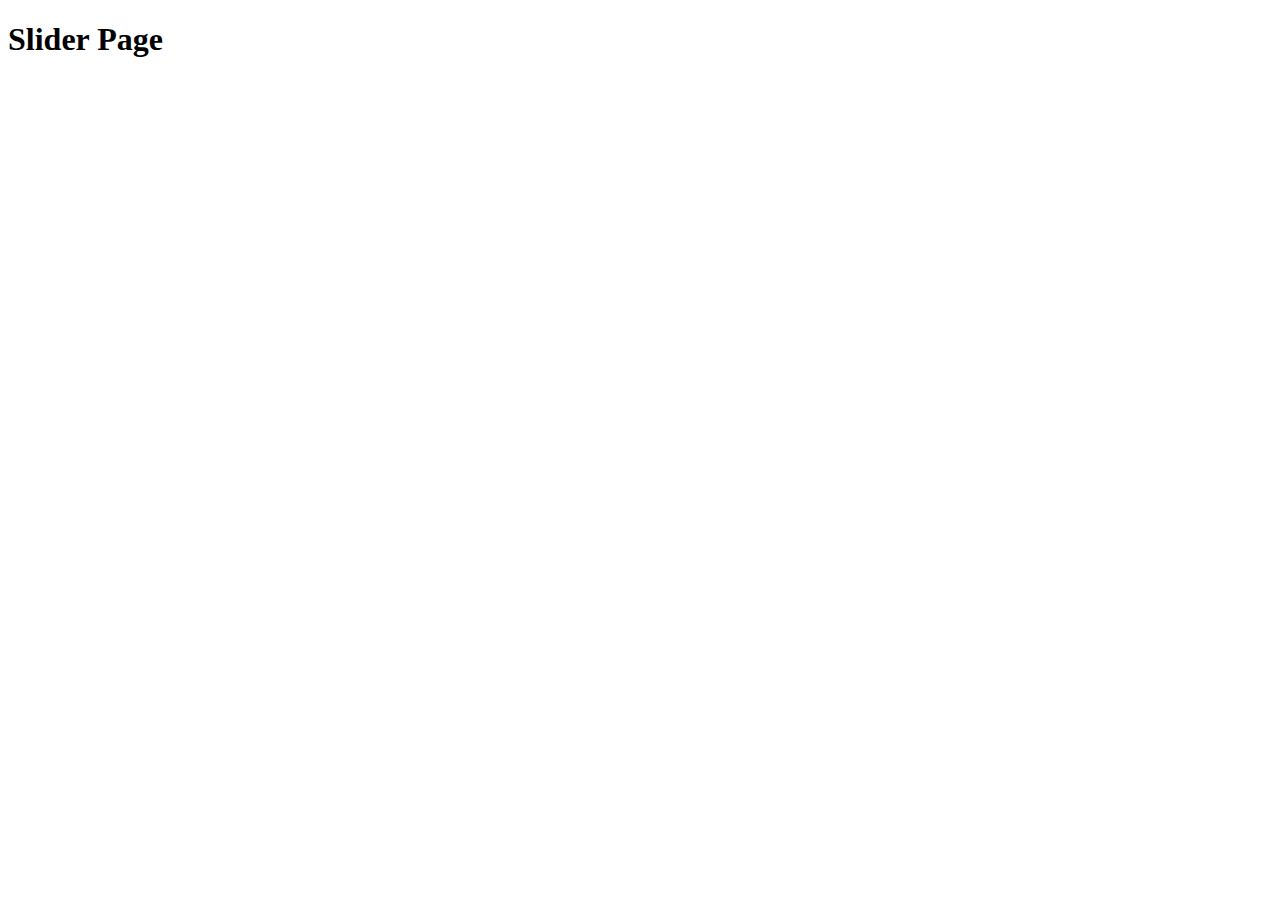
==== slider/index.html @ 465da392 "Slider Page created" ====
<!DOCTYPE html>
<html lang="en">
<head>
    <meta charset="UTF-8">
    <meta name="viewport" content="width=device-width, initial-scale=1.0">
    <title>Slider</title>
</head>
<body>
    <h1>Slider Page </h1>
</body>
</html>
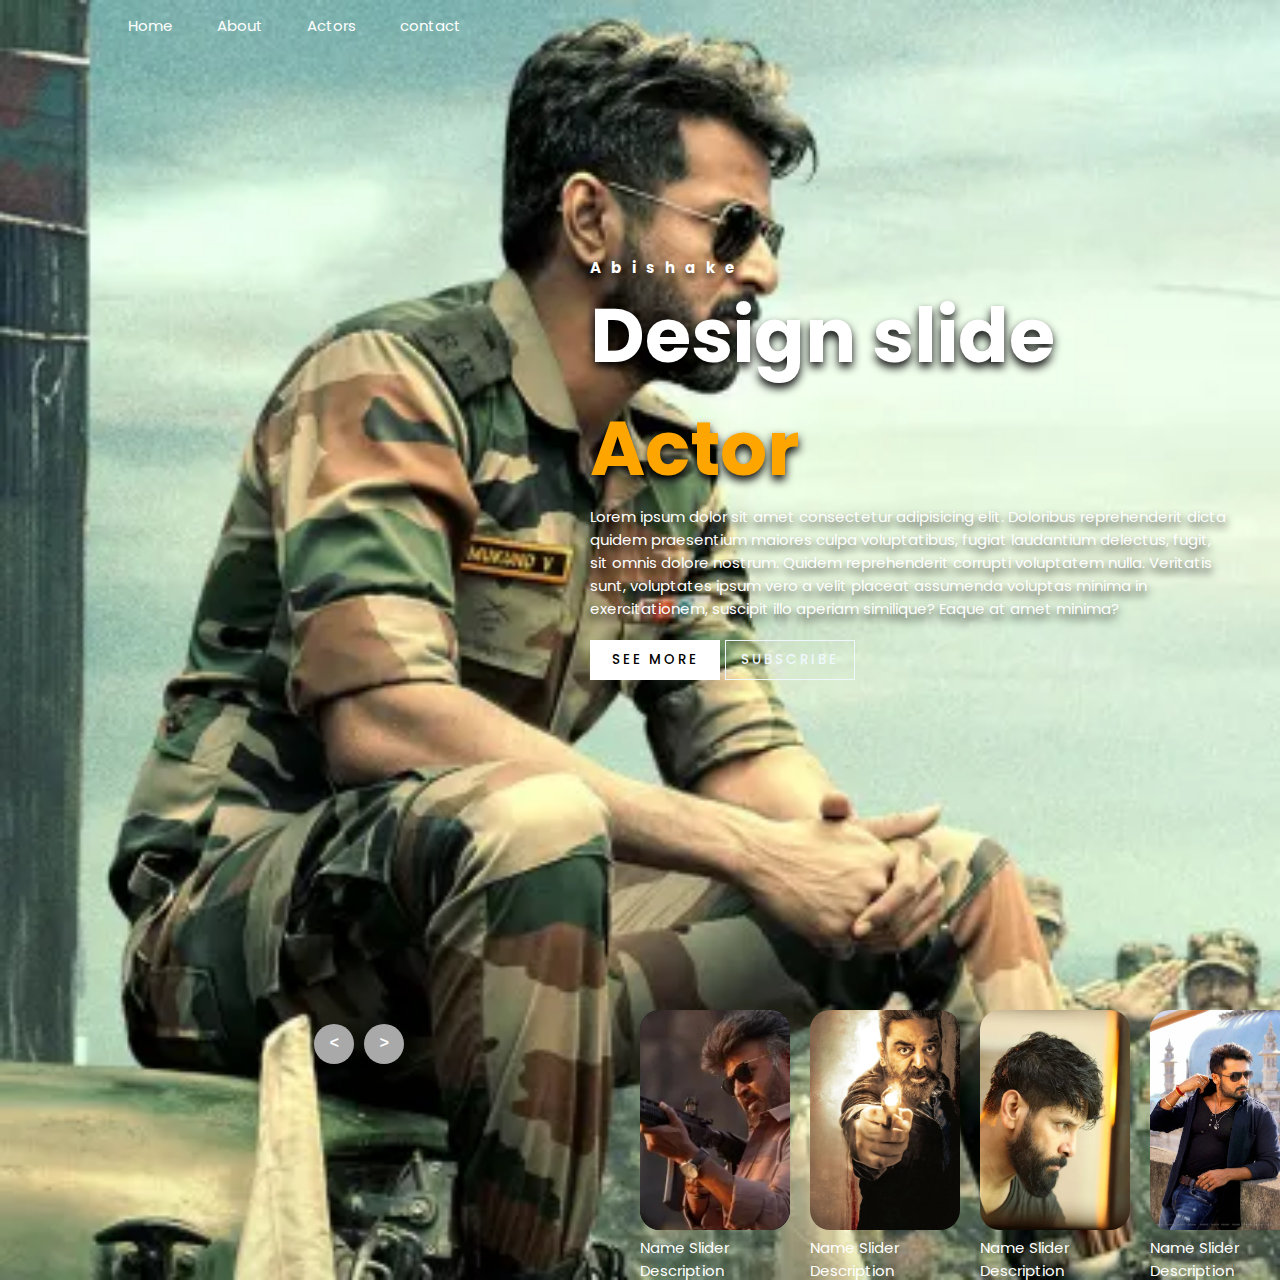
==== commit 1aa2c29c: "Images added and 50% work finish" ====
--- a/slider/index.html
+++ b/slider/index.html
@@ -3,9 +3,189 @@
 <head>
     <meta charset="UTF-8">
     <meta name="viewport" content="width=device-width, initial-scale=1.0">
+    <link rel="stylesheet" href="style.css">
     <title>Slider</title>
 </head>
 <body>
-    <h1>Slider Page </h1>
+    <!--Header page-->
+    <header>
+        <nav>
+            <a href="#home">Home</a>
+            <a href="#about">About</a>
+            <a href="#actors">Actors</a>
+            <a href="#contact">contact</a>
+        </nav>
+    </header>
+     <!--slider image and class-->
+     <div class="carousel next">
+        <!--List Items-->
+        <div class="list">
+            <div class="items">
+                <img src="images/vijay.webp" alt="">
+                <div class="content">
+                    <div class="author">Abishake</div>
+                    <div class="title">Design slide</div>
+                    <div class="topic">Actor</div>
+                    <div class="des">Lorem ipsum dolor sit amet consectetur adipisicing elit. Doloribus reprehenderit dicta quidem praesentium maiores culpa voluptatibus, fugiat laudantium delectus, fugit, sit omnis dolore nostrum. Quidem reprehenderit corrupti voluptatem nulla. Veritatis sunt, voluptates ipsum vero a velit placeat assumenda voluptas minima in exercitationem, suscipit illo aperiam similique? Eaque at amet minima?
+
+                    </div>
+                    <div class="button">
+                        <button>SEE MORE</button>
+                        <button>SUBSCRIBE</button>
+                    </div>
+                </div>
+            </div>
+            <div class="items">
+            <img src="images/rajini.webp" alt="">
+            <div class="content">
+                <div class="author">Abishake</div>
+                <div class="title">Design slide</div>
+                <div class="topic">Actor</div>
+                <div class="des">Lorem ipsum dolor sit amet consectetur adipisicing elit. Doloribus reprehenderit dicta quidem praesentium maiores culpa voluptatibus, fugiat laudantium delectus, fugit, sit omnis dolore nostrum. Quidem reprehenderit corrupti voluptatem nulla. Veritatis sunt, voluptates ipsum vero a velit placeat assumenda voluptas minima in exercitationem, suscipit illo aperiam similique? Eaque at amet minima?
+
+                </div>
+                <div class="button">
+                    <button>SEE MORE</button>
+                    <button>SUBSCRIBE</button>
+                </div>
+            </div>
+            </div>
+            <div class="items">
+            <img src="images/kamal.webp" alt="">
+            <div class="content">
+                <div class="author">Abishake</div>
+                <div class="title">Design slide</div>
+                <div class="topic">Actor</div>
+                <div class="des">Lorem ipsum dolor sit amet consectetur adipisicing elit. Doloribus reprehenderit dicta quidem praesentium maiores culpa voluptatibus, fugiat laudantium delectus, fugit, sit omnis dolore nostrum. Quidem reprehenderit corrupti voluptatem nulla. Veritatis sunt, voluptates ipsum vero a velit placeat assumenda voluptas minima in exercitationem, suscipit illo aperiam similique? Eaque at amet minima?
+
+                </div>
+                <div class="button">
+                    <button>SEE MORE</button>
+                    <button>SUBSCRIBE</button>
+                </div>
+            </div>
+            </div>
+            <div class="items">
+            <img src="images/vikram.webp" alt="">
+            <div class="content">
+                <div class="author">Abishake</div>
+                <div class="title">Design slide</div>
+                <div class="topic">Actor</div>
+                <div class="des">Lorem ipsum dolor sit amet consectetur adipisicing elit. Doloribus reprehenderit dicta quidem praesentium maiores culpa voluptatibus, fugiat laudantium delectus, fugit, sit omnis dolore nostrum. Quidem reprehenderit corrupti voluptatem nulla. Veritatis sunt, voluptates ipsum vero a velit placeat assumenda voluptas minima in exercitationem, suscipit illo aperiam similique? Eaque at amet minima?
+
+                </div>
+                <div class="button">
+                    <button>SEE MORE</button>
+                    <button>SUBSCRIBE</button>
+                </div>
+            </div>
+            </div>
+            <div class="items">
+                <img src="images/surya.webp" alt="">
+                <div class="content">
+                    <div class="author">Abishake</div>
+                    <div class="title">Design slide</div>
+                    <div class="topic">Actor</div>
+                    <div class="des">Lorem ipsum dolor sit amet consectetur adipisicing elit. Doloribus reprehenderit dicta quidem praesentium maiores culpa voluptatibus, fugiat laudantium delectus, fugit, sit omnis dolore nostrum. Quidem reprehenderit corrupti voluptatem nulla. Veritatis sunt, voluptates ipsum vero a velit placeat assumenda voluptas minima in exercitationem, suscipit illo aperiam similique? Eaque at amet minima?
+
+                    </div>
+                    <div class="button">
+                        <button>SEE MORE</button>
+                        <button>SUBSCRIBE</button>
+                    </div>
+                </div>
+            </div>
+            <div class="items">
+                <img src="images/sivakarthikeyan.webp" alt="">
+                <div class="content">
+                    <div class="author">Abishake</div>
+                    <div class="title">Design slide</div>
+                    <div class="topic">Actor</div>
+                    <div class="des">Lorem ipsum dolor sit amet consectetur adipisicing elit. Doloribus reprehenderit dicta quidem praesentium maiores culpa voluptatibus, fugiat laudantium delectus, fugit, sit omnis dolore nostrum. Quidem reprehenderit corrupti voluptatem nulla. Veritatis sunt, voluptates ipsum vero a velit placeat assumenda voluptas minima in exercitationem, suscipit illo aperiam similique? Eaque at amet minima?
+
+                    </div>
+                    <div class="button">
+                        <button>SEE MORE</button>
+                        <button>SUBSCRIBE</button>
+                    </div>
+                </div>
+            </div>
+     </div>
+     <!--Thumbnail-->
+     <div class="thumbnail">
+        <div class="items">
+            <img src="images/rajini.webp" alt="">
+            <div class="contnt">
+                <div class="title">
+                    Name Slider
+                </div>
+                <div class="des">
+                    Description
+                </div>
+            </div>
+        </div>
+        <div class="items">
+            <img src="images/kamal.webp" alt="">
+            <div class="contnt">
+                <div class="title">
+                    Name Slider
+                </div>
+                <div class="des">
+                    Description
+                </div>
+            </div>
+        </div>
+        <div class="items">
+            <img src="images/vikram.webp" alt="">
+            <div class="contnt">
+                <div class="title">
+                    Name Slider
+                </div>
+                <div class="des">
+                    Description
+                </div>
+            </div>
+        </div>
+        <div class="items">
+            <img src="images/surya.webp" alt="">
+            <div class="contnt">
+                <div class="title">
+                    Name Slider
+                </div>
+                <div class="des">
+                    Description
+                </div>
+            </div>
+        </div>
+        <div class="items">
+            <img src="images/sivakarthikeyan.webp" alt="">
+            <div class="contnt">
+                <div class="title">
+                    Name Slider
+                </div>
+                <div class="des">
+                    Description
+                </div>
+            </div>
+        </div>
+        <div class="items">
+            <img src="images/vijay.webp" alt="">
+            <div class="contnt">
+                <div class="title">
+                    Name Slider
+                </div>
+                <div class="des">
+                    Description
+                </div>
+            </div>
+        </div>
+     </div>
+     <!--Arrows-->
+     <div class="arrows">
+        <button id="prev"><</button>
+        <button id="next">></button>
+     </div>
+    </div>
+    <script src="app.js"></script>
 </body>
 </html>--- a/slider/style.css
+++ b/slider/style.css
@@ -0,0 +1,201 @@
+
+@import url('https://fonts.googleapis.com/css2?family=Poppins:ital,wght@0,100;0,200;0,300;0,400;0,500;0,600;0,700;0,800;0,900;1,100;1,200;1,300;1,400;1,500;1,600;1,700;1,800;1,900&display=swap');
+body{
+    font-family: Poppins;
+    background-color: black;
+    color: white;
+    margin: 0;
+    font-size: 15px;
+}
+a{
+    text-decoration: none;/*anchor tag denots underline in the text..>text-decoration: none ; remove the underline */
+    color: white;
+
+}
+header{
+    width: 1140px;
+    max-width: 80%;
+    margin: auto;
+    height: 50px;
+    display: flex;
+    align-items: center;
+    position: relative;
+    z-index: 100;
+}
+header a{
+    margin-right: 40px;
+}
+/*Carousel*/
+.carousel{
+    width: 100vw;
+    height: 100vw;
+    overflow: hidden;
+    margin-top: -50px;
+    position: relative;
+}
+.carousel .list .items{
+    position: absolute;
+    inset: 0 0 0 0;
+}
+.carousel .list .items img{
+    width: 100%; 
+    height: 100%;
+    object-fit: cover;
+}
+.carousel .list .items .content{
+    position: absolute;
+    top: 20%;
+    width: 1140px;
+    max-width: 80%;
+    left: 50%;
+    transform: translateX(-50px);
+    padding-right: 30%;
+    box-sizing: border-box;
+    color: white;
+    text-shadow: 0 5px 10px black;
+
+}
+.carousel .list .items .content .author{
+    font-weight: bold;
+    letter-spacing: 10px;
+}
+.carousel .list .items .content .title,
+.carousel .list .items .content .topic{
+    font-weight: bold;
+    font-size: 5em;
+    list-style: 1.3em;
+
+}
+.carousel .list .items .content .topic{
+    color: orange;
+}
+.carousel .list .items .content .button{
+    display: grid;
+    grid-template-columns: repeat(2,130px);
+    grid-template-rows: 40px;
+    gap: 5px;
+    margin-top: 20px;
+}
+.carousel .list .items .content button{
+    border: none;
+    background-color: white;
+    letter-spacing: 3px;
+    font-family: Poppins;
+    font-weight: 500;
+}
+.carousel .list .items .content button:nth-child(2){
+    background-color: transparent;
+    color: aliceblue;
+    border: 1px solid aliceblue;
+}
+/*Thumbnail*/
+.thumbnail{
+    position: absolute;
+    bottom: 50px;
+    left: 50%;
+    width: max-content;
+    z-index: 100;
+    display: flex;
+    gap: 20px;
+}
+.thumbnail .items{
+    width: 150px;
+    height: 220px;
+    flex-shrink: 0;
+    position: relative;
+
+}
+.thumbnail .items img{
+    width: 100%;
+    height: 100%;
+    object-fit: cover;
+    border-radius: 20px;
+}
+.thumbnail .items .content{
+    position: absolute;
+    bottom: 10px;
+    left: 10px;
+    right: 10px;
+}
+.thumbnail .items .content .title{
+    font-weight: bold;
+}
+/*Arrows*/
+.arrows{
+    position: absolute;
+    top: 80%;
+    right: 52%;
+    width: 300px;
+    max-width: 30%;
+    display: flex;
+    gap: 10px;
+    align-items: center;
+}
+.arrows button{
+    width: 40px;
+    height: 40px;
+    border-radius: 50%;
+    background-color: darkgrey;
+    border: none;
+    font-family: monospace;
+    color: white;
+    font-weight: bold;
+    font-size: large;
+    transition: .5s;
+    z-index: 100;
+}
+.arrows button:hover{
+    background-color: white;
+    color: darkgrey;
+}
+.carousel .list .items:nth-child(1){
+    z-index: 1;
+}
+.carousel .list .items:nth-child(1) .author,
+.carousel .list .items:nth-child(1) .title,
+.carousel .list .items:nth-child(1) .topic,
+.carousel .list .items:nth-child(1) .des,
+.carousel .list .items:nth-child(1) .button{
+    transform: translateY(50px);
+    filter: blur(20px);
+    opacity: 0;
+    animation: showContent 0.5s 1s linear 1 forwards;
+}
+@keyframes showContent{
+    to{
+        opacity: 1;
+        filter: blur(0);
+        transform: translateY(0);
+    }
+}
+.carousel .list .items:nth-child(1) .title{
+    animation-delay: 1.2s;
+}
+.carousel .list .items:nth-child(1) .topic{
+    animation-delay: 1.4s;
+}
+.carousel .list .items:nth-child(1) .des{
+    animation-delay: 1.6s;
+}
+.carousel .list .items:nth-child(1) .button{
+    animation-delay: 1.8s;
+}
+/* Effect next click */
+.carousel.next .list .items:nth-child(1) img{
+    width: 150px;
+    height: 220px;
+    position: absolute;
+    left: 50%;
+    bottom: 50px;
+    border-radius: 20px;
+    animation: showImage 0.5s linear 1 forwards;
+}
+@keyframes showImage{
+    to{
+        width: 100%;
+        height: 100%;
+        left: 0;
+        bottom: 0;
+        border-radius: 0;
+    }
+}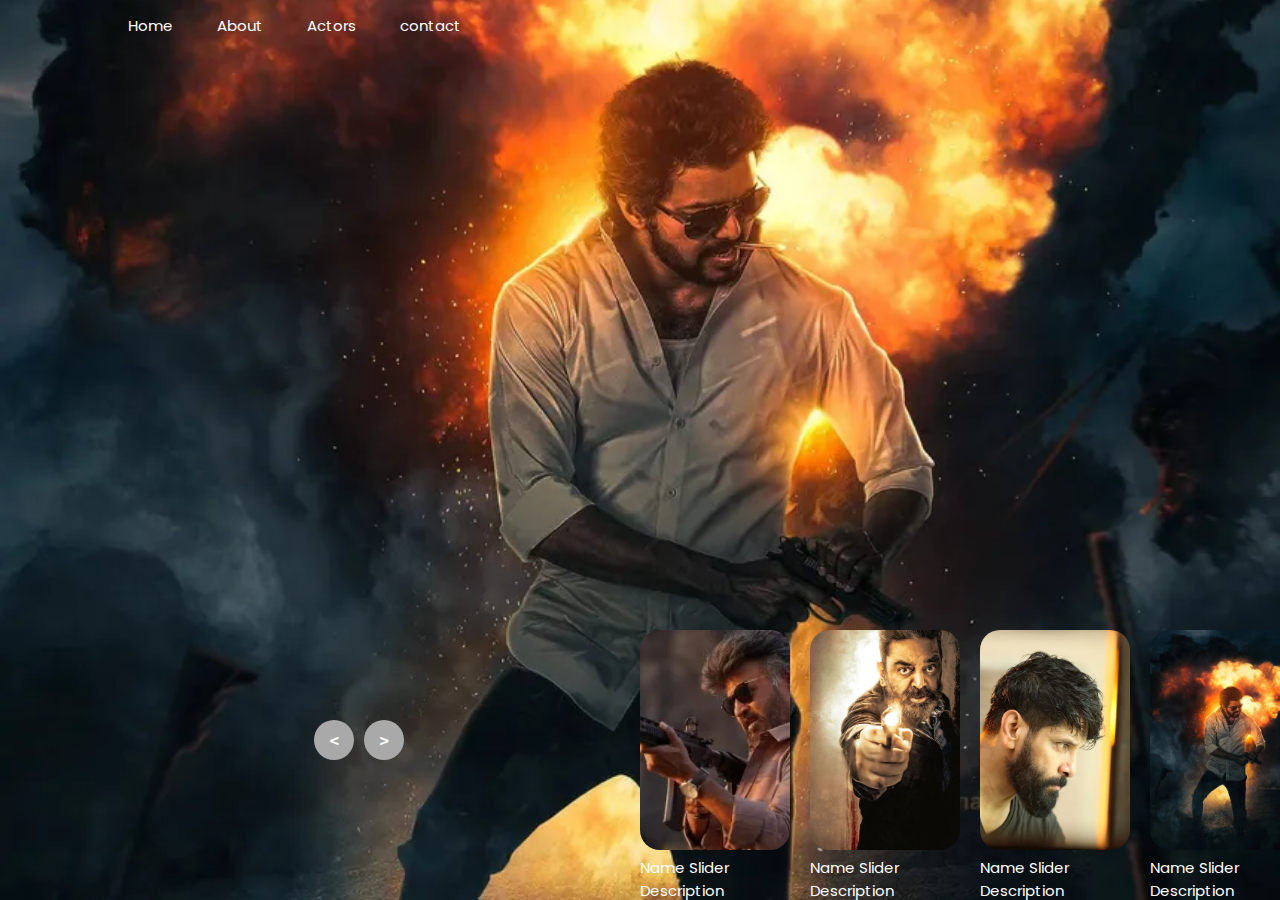
==== commit c9c88f01: "Work Progress" ====
--- a/slider/index.html
+++ b/slider/index.html
@@ -17,7 +17,7 @@
         </nav>
     </header>
      <!--slider image and class-->
-     <div class="carousel next">
+     <div class="carousel">
         <!--List Items-->
         <div class="list">
             <div class="items">
@@ -79,37 +79,7 @@
                     <button>SUBSCRIBE</button>
                 </div>
             </div>
-            </div>
-            <div class="items">
-                <img src="images/surya.webp" alt="">
-                <div class="content">
-                    <div class="author">Abishake</div>
-                    <div class="title">Design slide</div>
-                    <div class="topic">Actor</div>
-                    <div class="des">Lorem ipsum dolor sit amet consectetur adipisicing elit. Doloribus reprehenderit dicta quidem praesentium maiores culpa voluptatibus, fugiat laudantium delectus, fugit, sit omnis dolore nostrum. Quidem reprehenderit corrupti voluptatem nulla. Veritatis sunt, voluptates ipsum vero a velit placeat assumenda voluptas minima in exercitationem, suscipit illo aperiam similique? Eaque at amet minima?
-
-                    </div>
-                    <div class="button">
-                        <button>SEE MORE</button>
-                        <button>SUBSCRIBE</button>
-                    </div>
-                </div>
-            </div>
-            <div class="items">
-                <img src="images/sivakarthikeyan.webp" alt="">
-                <div class="content">
-                    <div class="author">Abishake</div>
-                    <div class="title">Design slide</div>
-                    <div class="topic">Actor</div>
-                    <div class="des">Lorem ipsum dolor sit amet consectetur adipisicing elit. Doloribus reprehenderit dicta quidem praesentium maiores culpa voluptatibus, fugiat laudantium delectus, fugit, sit omnis dolore nostrum. Quidem reprehenderit corrupti voluptatem nulla. Veritatis sunt, voluptates ipsum vero a velit placeat assumenda voluptas minima in exercitationem, suscipit illo aperiam similique? Eaque at amet minima?
-
-                    </div>
-                    <div class="button">
-                        <button>SEE MORE</button>
-                        <button>SUBSCRIBE</button>
-                    </div>
-                </div>
-            </div>
+            </div>      
      </div>
      <!--Thumbnail-->
      <div class="thumbnail">
@@ -147,28 +117,6 @@
             </div>
         </div>
         <div class="items">
-            <img src="images/surya.webp" alt="">
-            <div class="contnt">
-                <div class="title">
-                    Name Slider
-                </div>
-                <div class="des">
-                    Description
-                </div>
-            </div>
-        </div>
-        <div class="items">
-            <img src="images/sivakarthikeyan.webp" alt="">
-            <div class="contnt">
-                <div class="title">
-                    Name Slider
-                </div>
-                <div class="des">
-                    Description
-                </div>
-            </div>
-        </div>
-        <div class="items">
             <img src="images/vijay.webp" alt="">
             <div class="contnt">
                 <div class="title">
@@ -185,6 +133,7 @@
         <button id="prev"><</button>
         <button id="next">></button>
      </div>
+     <div class="time"></div>
     </div>
     <script src="app.js"></script>
 </body>
--- a/slider/style.css
+++ b/slider/style.css
@@ -28,7 +28,7 @@
 /*Carousel*/
 .carousel{
     width: 100vw;
-    height: 100vw;
+    height: 100vh;
     overflow: hidden;
     margin-top: -50px;
     position: relative;
@@ -48,7 +48,7 @@
     width: 1140px;
     max-width: 80%;
     left: 50%;
-    transform: translateX(-50px);
+    transform: translateX(-50%);
     padding-right: 30%;
     box-sizing: border-box;
     color: white;
@@ -198,4 +198,95 @@
         bottom: 0;
         border-radius: 0;
     }
+}
+.carousel.next .thumbnail .items:nth-child(1){
+    width: 0;
+    overflow: hidden;
+    animation: showThumbnail .5s linear 1 forwards;
+}
+@keyframes showThumbnail{
+    to{
+        width: 150px;
+    }
+}
+.carousel.next .thumbnail{
+    transform: translateX(150px);
+    animation: transformThumbnail .5s linear 1 forwards;
+}
+@keyframes transformThumbnail{
+    to{
+        transform: translateX(0);
+    }
+}
+/*Effect prev click */
+.carousel.prev .list .items:nth-child(2){
+    z-index: 2;
+}
+.carousel.prev .list .items:nth-child(2) img{
+    position: absolute;
+    bottom: 0;
+    left: 0;
+    animation: outImage 0.5s linear 1 forwards;
+}
+@keyframes outImage{
+    to{
+        width: 150px;
+        height: 220px;
+        border-radius: 20px;
+        left: 50%;
+        bottom: 50px;
+    }
+}
+.carousel.prev .thumbnail .items:nth-child(1){
+    width: 0;
+    overflow: hidden;
+    opacity: 0;
+    animation: showThumbnail 0.5s linear 1 forwards;
+}
+.carousel.prev .list .items:nth-child(2) .author,
+.carousel.prev .list .items:nth-child(2) .title,
+.carousel.prev .list .items:nth-child(2) .topic,
+.carousel.prev .list .items:nth-child(2) .des,
+.carousel.prev .list .items:nth-child(2) .button{
+    animation: contentOut 1.5s linear 1 forwards;
+}
+@keyframes contentOut{
+    to{
+        transform: translateY(-150px);
+        filter: blur(20px);
+        opacity: 0;
+    }
+}
+.carousel.next .arrows button,
+.carousel.prev .arrows button{
+    pointer-events: none;
+
+}
+/*Time*/
+.time{
+    width: 0%;
+    height: 5px;
+    background-color: orange;
+    position: absolute;
+    z-index: 100;
+    top: 0;
+    left: 0;
+}
+.carousel.next .time,
+.carousel.prev .time{
+    width: 100%;
+    animation: timeRunning 2s linear 1 forwards;
+}
+@keyframes timeRunning{
+    to{
+        width: 0;
+    }
+}
+@media screen and (max-width: 678px) {
+    .carousel .list .items .content{
+        padding-right: 0;
+    }
+    .carousel .list .items .content .title{
+        font-size: 30px ;
+    }
 }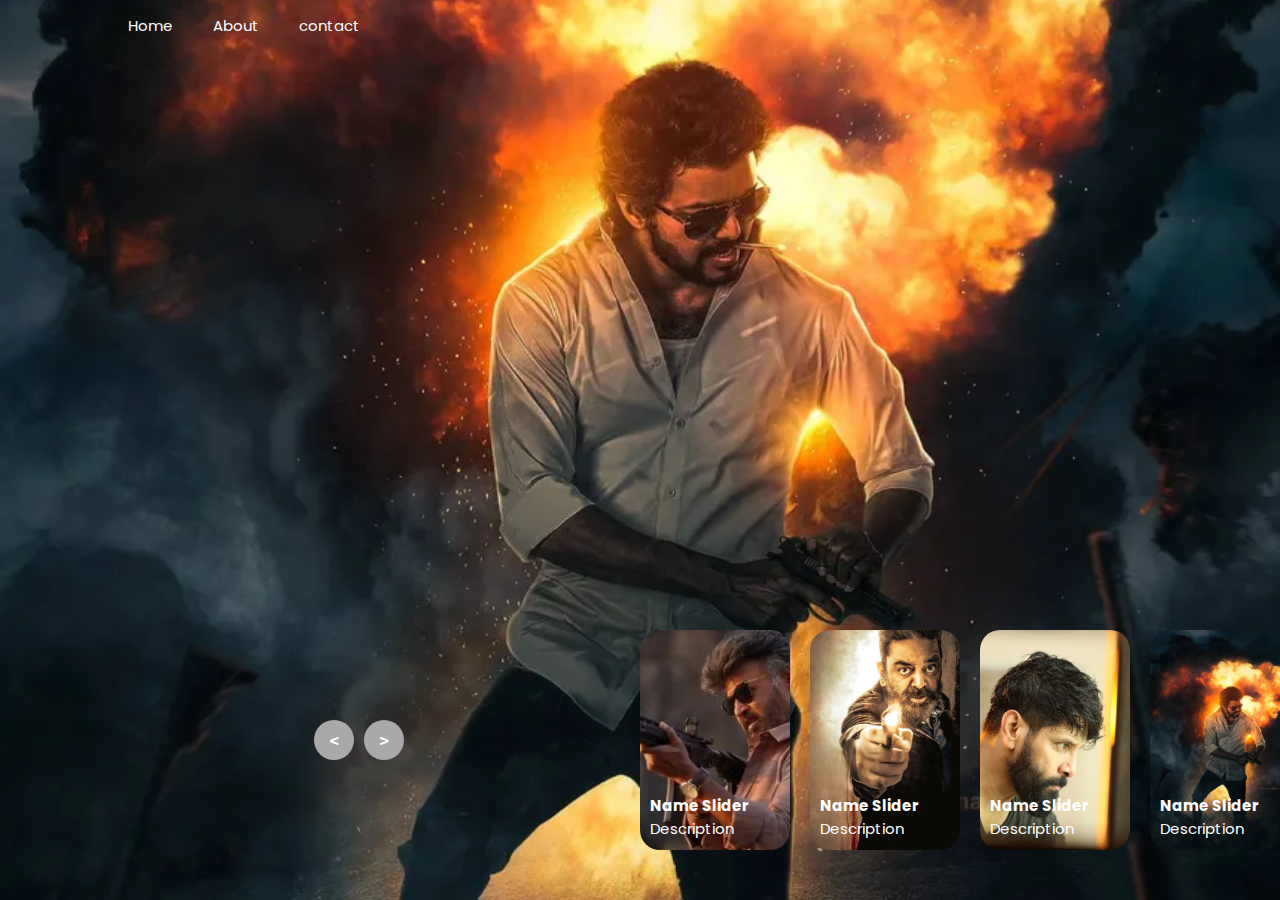
==== commit 5706a69b: "Its Work Properly" ====
--- a/slider/index.html
+++ b/slider/index.html
@@ -12,7 +12,7 @@
         <nav>
             <a href="#home">Home</a>
             <a href="#about">About</a>
-            <a href="#actors">Actors</a>
+             
             <a href="#contact">contact</a>
         </nav>
     </header>
@@ -80,12 +80,12 @@
                 </div>
             </div>
             </div>      
-     </div>
+        </div>
      <!--Thumbnail-->
      <div class="thumbnail">
         <div class="items">
             <img src="images/rajini.webp" alt="">
-            <div class="contnt">
+            <div class="content">
                 <div class="title">
                     Name Slider
                 </div>
@@ -96,7 +96,7 @@
         </div>
         <div class="items">
             <img src="images/kamal.webp" alt="">
-            <div class="contnt">
+            <div class="content">
                 <div class="title">
                     Name Slider
                 </div>
@@ -107,7 +107,7 @@
         </div>
         <div class="items">
             <img src="images/vikram.webp" alt="">
-            <div class="contnt">
+            <div class="content">
                 <div class="title">
                     Name Slider
                 </div>
@@ -118,7 +118,7 @@
         </div>
         <div class="items">
             <img src="images/vijay.webp" alt="">
-            <div class="contnt">
+            <div class="content">
                 <div class="title">
                     Name Slider
                 </div>
--- a/slider/style.css
+++ b/slider/style.css
@@ -12,7 +12,7 @@
     color: white;
 
 }
-header{
+nav{
     width: 1140px;
     max-width: 80%;
     margin: auto;
@@ -22,7 +22,7 @@
     position: relative;
     z-index: 100;
 }
-header a{
+nav a{
     margin-right: 40px;
 }
 /*Carousel*/
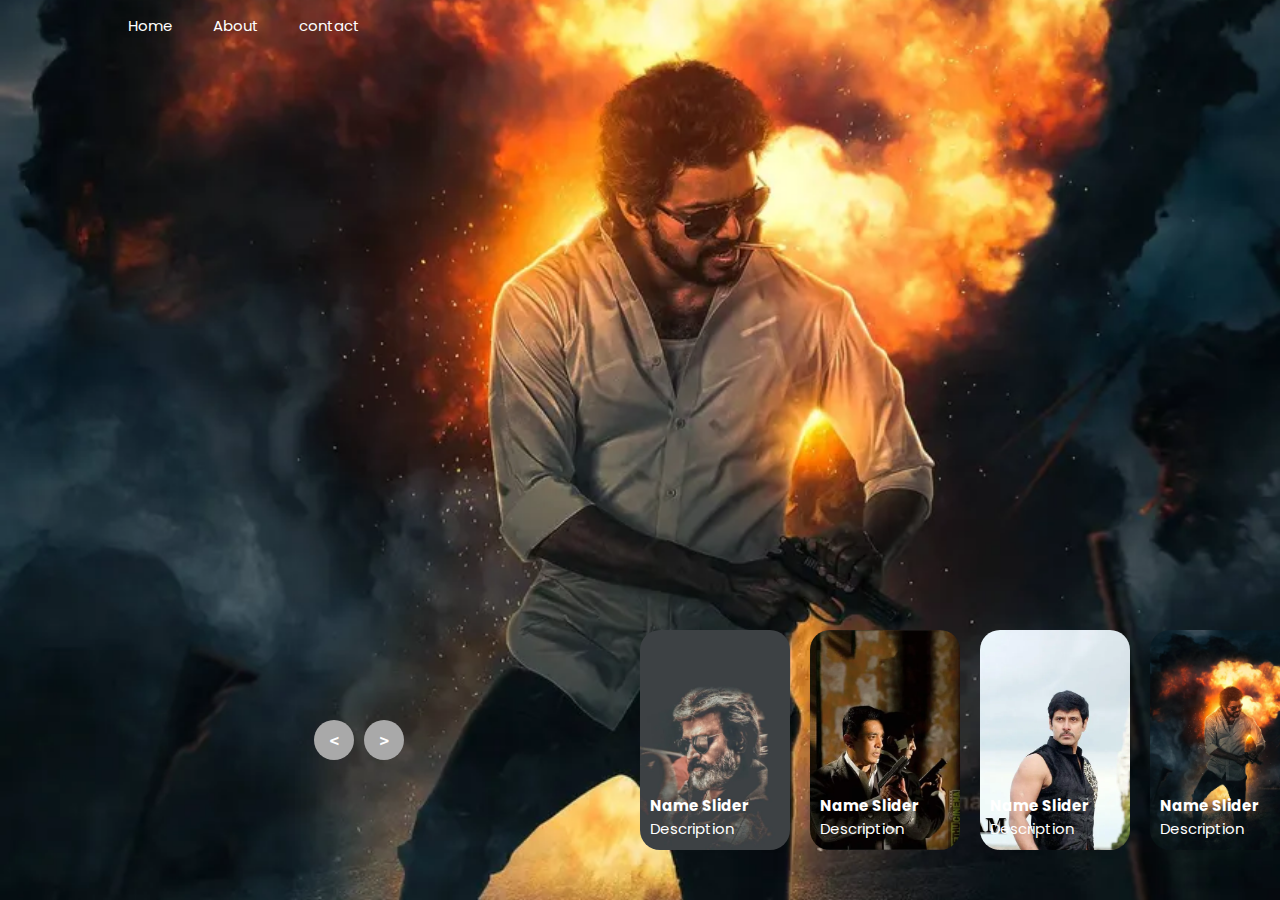
==== commit 34ec038d: "Images changed" ====
--- a/slider/index.html
+++ b/slider/index.html
@@ -36,7 +36,7 @@
                 </div>
             </div>
             <div class="items">
-            <img src="images/rajini.webp" alt="">
+            <img src="images/rajini.png" alt="">
             <div class="content">
                 <div class="author">Abishake</div>
                 <div class="title">Design slide</div>
@@ -51,7 +51,7 @@
             </div>
             </div>
             <div class="items">
-            <img src="images/kamal.webp" alt="">
+            <img src="images/image.png" alt="">
             <div class="content">
                 <div class="author">Abishake</div>
                 <div class="title">Design slide</div>
@@ -66,7 +66,7 @@
             </div>
             </div>
             <div class="items">
-            <img src="images/vikram.webp" alt="">
+            <img src="images/vikram.png" alt="">
             <div class="content">
                 <div class="author">Abishake</div>
                 <div class="title">Design slide</div>
@@ -79,12 +79,13 @@
                     <button>SUBSCRIBE</button>
                 </div>
             </div>
-            </div>      
+            </div>  
+                
         </div>
      <!--Thumbnail-->
      <div class="thumbnail">
         <div class="items">
-            <img src="images/rajini.webp" alt="">
+            <img src="images/rajini.png" alt="">
             <div class="content">
                 <div class="title">
                     Name Slider
@@ -95,7 +96,7 @@
             </div>
         </div>
         <div class="items">
-            <img src="images/kamal.webp" alt="">
+            <img src="images/image.png" alt="">
             <div class="content">
                 <div class="title">
                     Name Slider
@@ -106,7 +107,7 @@
             </div>
         </div>
         <div class="items">
-            <img src="images/vikram.webp" alt="">
+            <img src="images/vikram.png" alt="">
             <div class="content">
                 <div class="title">
                     Name Slider
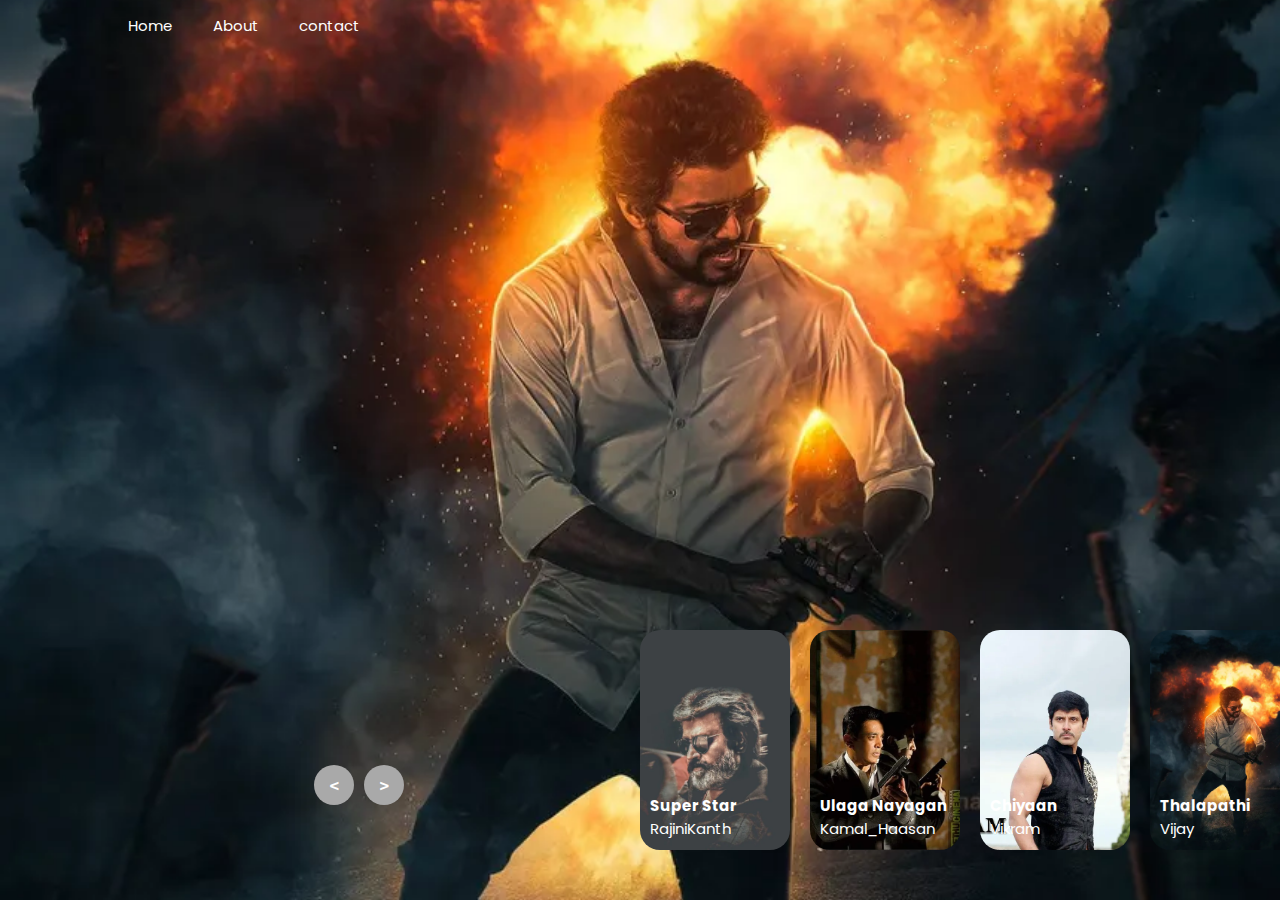
==== commit e0e9a220: "Slider Page Works" ====
--- a/slider/index.html
+++ b/slider/index.html
@@ -23,14 +23,14 @@
             <div class="items">
                 <img src="images/vijay.webp" alt="">
                 <div class="content">
-                    <div class="author">Abishake</div>
-                    <div class="title">Design slide</div>
-                    <div class="topic">Actor</div>
-                    <div class="des">Lorem ipsum dolor sit amet consectetur adipisicing elit. Doloribus reprehenderit dicta quidem praesentium maiores culpa voluptatibus, fugiat laudantium delectus, fugit, sit omnis dolore nostrum. Quidem reprehenderit corrupti voluptatem nulla. Veritatis sunt, voluptates ipsum vero a velit placeat assumenda voluptas minima in exercitationem, suscipit illo aperiam similique? Eaque at amet minima?
+                    <div class="author">Actor</div>
+                    <div class="title">Vijay</div>
+                    <div class="topic">About</div>
+                    <div class="des">Vijay is an Indian actor who works in Tamil cinema. He made his cinematic debut in 1984 with Vetri, directed by his father, Chandrasekhar. After appearing in Chandrasekhar's films as a child artist, Vijay made his debut as a lead actor with Naalaiya Theerpu (1992) at the age of 18. He followed it with a role opposite Vijayakanth in Senthoorapandi (1993). Vijay went on to play lead roles in his father's directorial ventures such as Rasigan (1994) and Deva (1995). Most of those films were successful commercially.
 
                     </div>
                     <div class="button">
-                        <button>SEE MORE</button>
+                        <button> <a href="https://en.wikipedia.org/wiki/Vijay_filmography">SEE MORE </a></button>
                         <button>SUBSCRIBE</button>
                     </div>
                 </div>
@@ -38,14 +38,14 @@
             <div class="items">
             <img src="images/rajini.png" alt="">
             <div class="content">
-                <div class="author">Abishake</div>
-                <div class="title">Design slide</div>
-                <div class="topic">Actor</div>
-                <div class="des">Lorem ipsum dolor sit amet consectetur adipisicing elit. Doloribus reprehenderit dicta quidem praesentium maiores culpa voluptatibus, fugiat laudantium delectus, fugit, sit omnis dolore nostrum. Quidem reprehenderit corrupti voluptatem nulla. Veritatis sunt, voluptates ipsum vero a velit placeat assumenda voluptas minima in exercitationem, suscipit illo aperiam similique? Eaque at amet minima?
+                <div class="author">Actor</div>
+                <div class="title">RajiniKanth</div>
+                <div class="topic">About</div>
+                <div class="des">Shivaji Rao Gaikwad (born 12 December 1950), known professionally as Rajinikanth is an Indian actor who works mainly in Tamil cinema. In a career spanning over five decades, he has done 170 films that includes films in Tamil, Hindi, Telugu, Kannada, Bengali, and Malayalam. He is widely regarded to be one of the most successful and popular actors in the history of Indian cinema. Known for his uniquely styled lines and idiosyncrasies in films, he has a huge fan base internationally and has a cult following. The Government of India honoured him with Padma Bhushan in 2000, Padma Vibhushan in 2016, India's third and second highest civilian honours, and highest award in the field of cinema Dadasaheb Phalke Award in 2019 for his contributions to Indian cinema.
 
                 </div>
                 <div class="button">
-                    <button>SEE MORE</button>
+                    <button> <a href="https://en.wikipedia.org/wiki/Rajinikanth">SEE MORE</a> </button>
                     <button>SUBSCRIBE</button>
                 </div>
             </div>
@@ -53,14 +53,13 @@
             <div class="items">
             <img src="images/image.png" alt="">
             <div class="content">
-                <div class="author">Abishake</div>
-                <div class="title">Design slide</div>
-                <div class="topic">Actor</div>
-                <div class="des">Lorem ipsum dolor sit amet consectetur adipisicing elit. Doloribus reprehenderit dicta quidem praesentium maiores culpa voluptatibus, fugiat laudantium delectus, fugit, sit omnis dolore nostrum. Quidem reprehenderit corrupti voluptatem nulla. Veritatis sunt, voluptates ipsum vero a velit placeat assumenda voluptas minima in exercitationem, suscipit illo aperiam similique? Eaque at amet minima?
-
+                <div class="author">Actor</div>
+                <div class="title">Kamal Haasan</div>
+                <div class="topic">About</div>
+                <div class="des">Kamal Haasan (born Parthasarathy Srinivasan on 7 November 1954) is an Indian actor, filmmaker, screenwriter, playback singer, television presenter, social activist and politician who works mainly in Tamil cinema. Besides Tamil, he has also appeared in some Malayalam, Hindi, Telugu, Kannada and Bengali films. Considered as one of the finest actors in Indian cinema, Haasan is also known for introducing many new film technologies and film making techniques to the Indian film industry. He has won numerous accolades, including Four National Film Awards, Nine Tamil Nadu State Film Awards, Four Nandi Awards, One Rashtrapati Award, Two Filmfare Awards and 17 Filmfare Awards South. He was awarded the Kalaimamani Award in 1984, the Padma Shri in 1990, the Padma Bhushan in 2014 and the Ordre des Arts et des Lettres (Chevalier) in 2016.
                 </div>
                 <div class="button">
-                    <button>SEE MORE</button>
+                    <button><a href="https://en.wikipedia.org/wiki/Kamal_Haasan">SEE MORE </a></button>
                     <button>SUBSCRIBE</button>
                 </div>
             </div>
@@ -68,14 +67,13 @@
             <div class="items">
             <img src="images/vikram.png" alt="">
             <div class="content">
-                <div class="author">Abishake</div>
-                <div class="title">Design slide</div>
-                <div class="topic">Actor</div>
-                <div class="des">Lorem ipsum dolor sit amet consectetur adipisicing elit. Doloribus reprehenderit dicta quidem praesentium maiores culpa voluptatibus, fugiat laudantium delectus, fugit, sit omnis dolore nostrum. Quidem reprehenderit corrupti voluptatem nulla. Veritatis sunt, voluptates ipsum vero a velit placeat assumenda voluptas minima in exercitationem, suscipit illo aperiam similique? Eaque at amet minima?
-
+                <div class="author">Actor</div>
+                <div class="title">Vikram</div>
+                <div class="topic">About</div>
+                <div class="des">Kennedy John Victor (born 17 April 1966), better known by his stage name Vikram, is an Indian actor who predominantly works in Tamil cinema. He is among the most decorated actors in Tamil cinema, with laurels including seven Filmfare Awards South, a National Film Award and a Tamil Nadu State Film Award. Amongst his other honours include the Kalaimamani Award from the Government of Tamil Nadu in 2004 and an honorary doctorate by the Popular University of Milan in May 2011. Vikram is the first Indian actor to receive the Doctorate in the history of the European Universities in acting. Based on the earnings of Indian celebrities, Vikram was included in the Forbes India Celebrity 100 list for 2016 and 2018.
                 </div>
                 <div class="button">
-                    <button>SEE MORE</button>
+                    <button><a href="https://en.wikipedia.org/wiki/Vikram_(actor)"> SEE MORE </a></button>
                     <button>SUBSCRIBE</button>
                 </div>
             </div>
@@ -88,10 +86,10 @@
             <img src="images/rajini.png" alt="">
             <div class="content">
                 <div class="title">
-                    Name Slider
+                    Super Star
                 </div>
                 <div class="des">
-                    Description
+                    RajiniKanth
                 </div>
             </div>
         </div>
@@ -99,10 +97,10 @@
             <img src="images/image.png" alt="">
             <div class="content">
                 <div class="title">
-                    Name Slider
+                    Ulaga Nayagan
                 </div>
                 <div class="des">
-                    Description
+                    Kamal_Haasan
                 </div>
             </div>
         </div>
@@ -110,10 +108,10 @@
             <img src="images/vikram.png" alt="">
             <div class="content">
                 <div class="title">
-                    Name Slider
+                    Chiyaan
                 </div>
                 <div class="des">
-                    Description
+                    Vikram
                 </div>
             </div>
         </div>
@@ -121,10 +119,10 @@
             <img src="images/vijay.webp" alt="">
             <div class="content">
                 <div class="title">
-                    Name Slider
+                    Thalapathi
                 </div>
                 <div class="des">
-                    Description
+                    Vijay
                 </div>
             </div>
         </div>
--- a/slider/style.css
+++ b/slider/style.css
@@ -44,7 +44,7 @@
 }
 .carousel .list .items .content{
     position: absolute;
-    top: 20%;
+    top: 10%;
     width: 1140px;
     max-width: 80%;
     left: 50%;
@@ -78,7 +78,7 @@
 }
 .carousel .list .items .content button{
     border: none;
-    background-color: white;
+    background-color: black;
     letter-spacing: 3px;
     font-family: Poppins;
     font-weight: 500;
@@ -123,7 +123,7 @@
 /*Arrows*/
 .arrows{
     position: absolute;
-    top: 80%;
+    top: 85%;
     right: 52%;
     width: 300px;
     max-width: 30%;
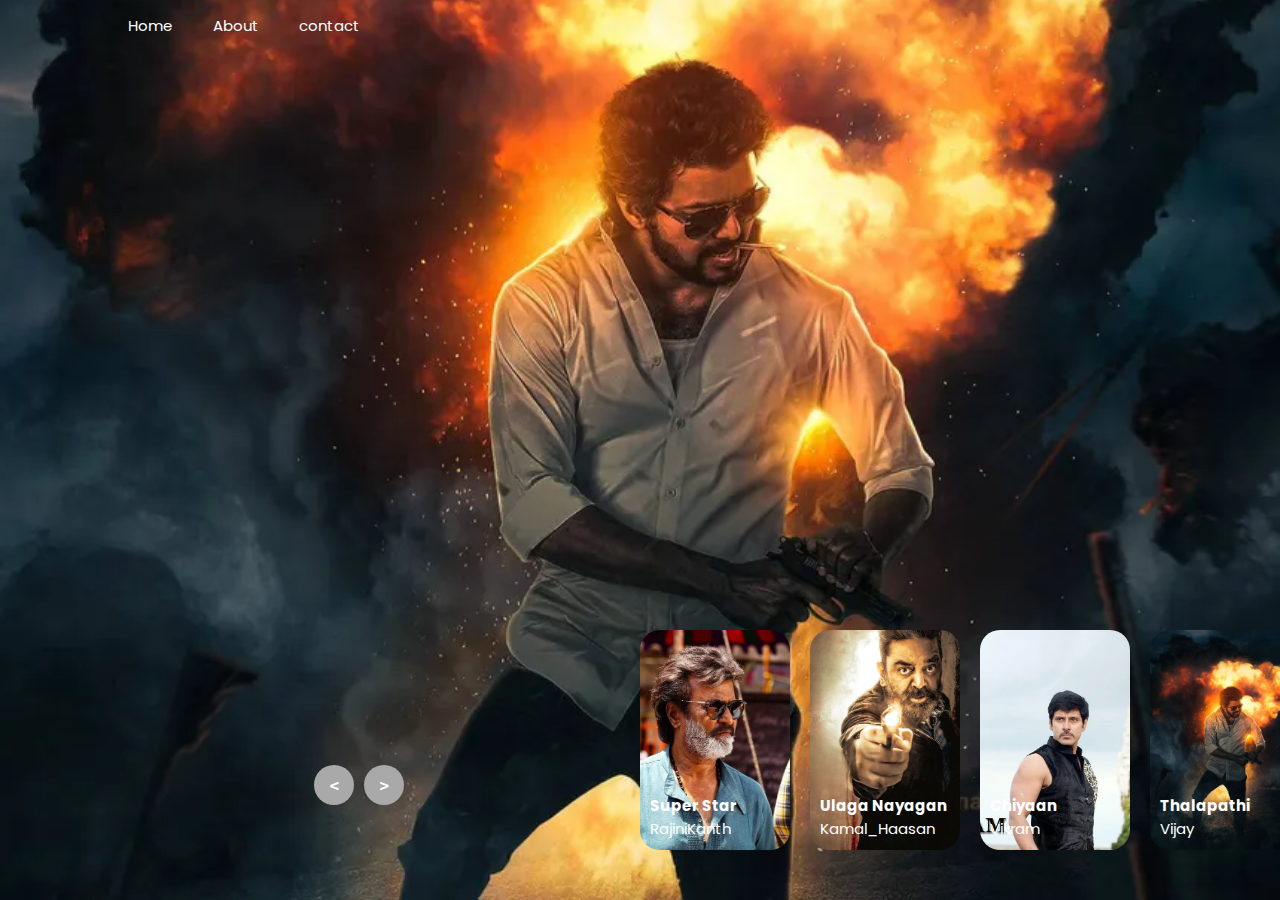
==== commit 12aa7d80: "Finished" ====
--- a/slider/index.html
+++ b/slider/index.html
@@ -51,7 +51,7 @@
             </div>
             </div>
             <div class="items">
-            <img src="images/image.png" alt="">
+            <img src="images/kamal.webp" alt="">
             <div class="content">
                 <div class="author">Actor</div>
                 <div class="title">Kamal Haasan</div>
@@ -94,7 +94,7 @@
             </div>
         </div>
         <div class="items">
-            <img src="images/image.png" alt="">
+            <img src="images/kamal.webp" alt="">
             <div class="content">
                 <div class="title">
                     Ulaga Nayagan
